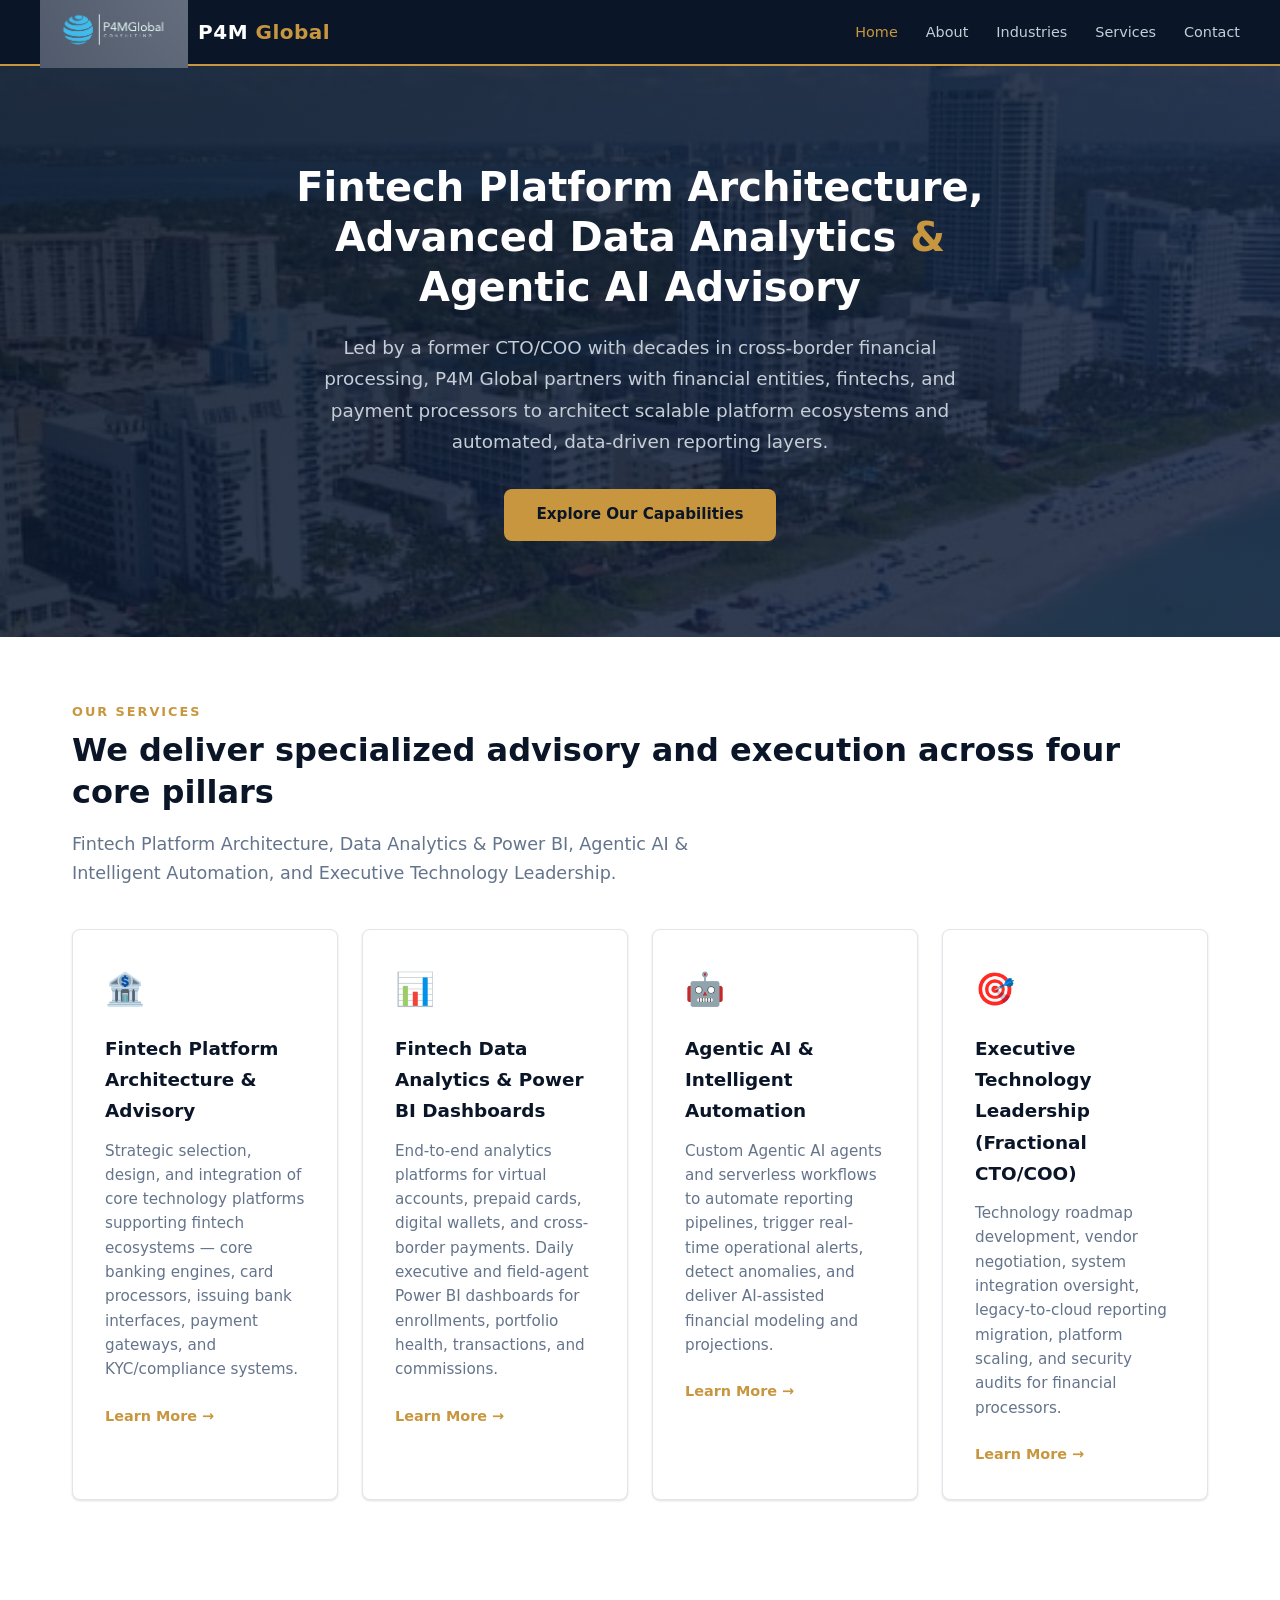
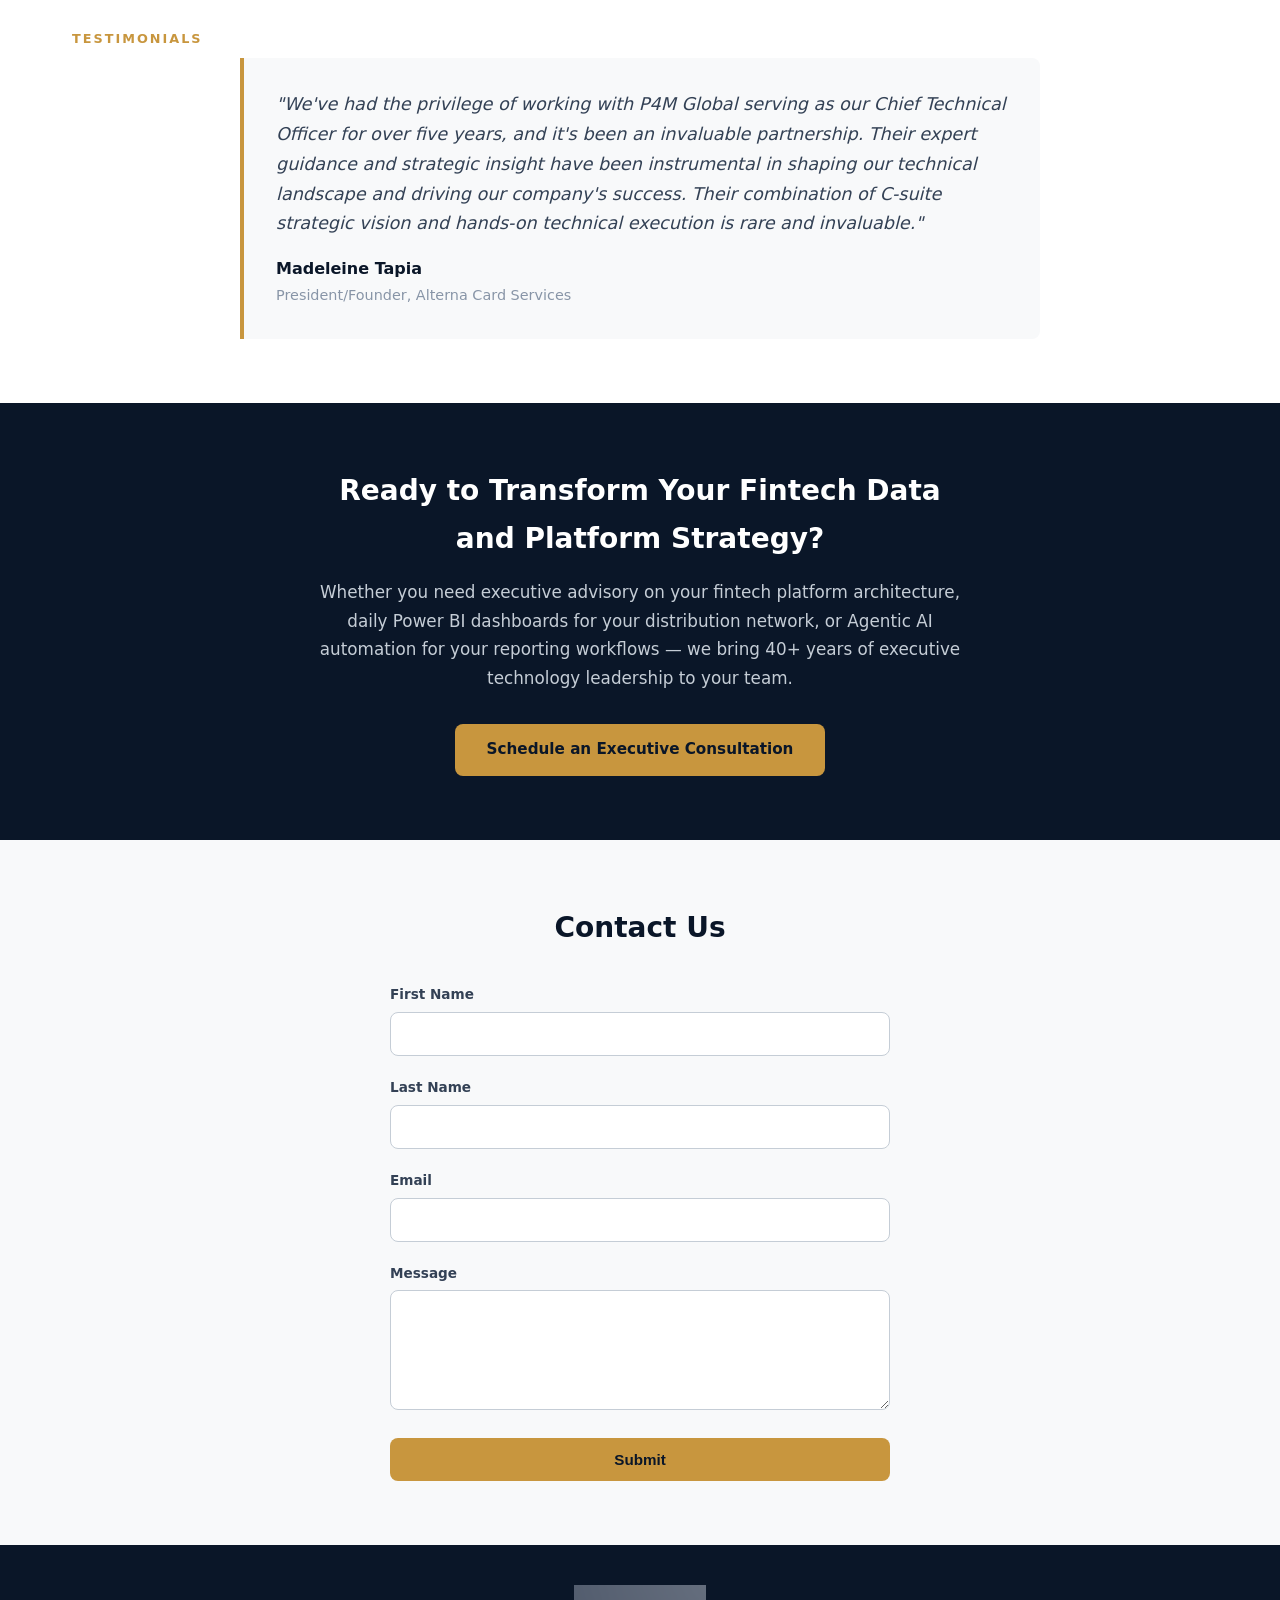
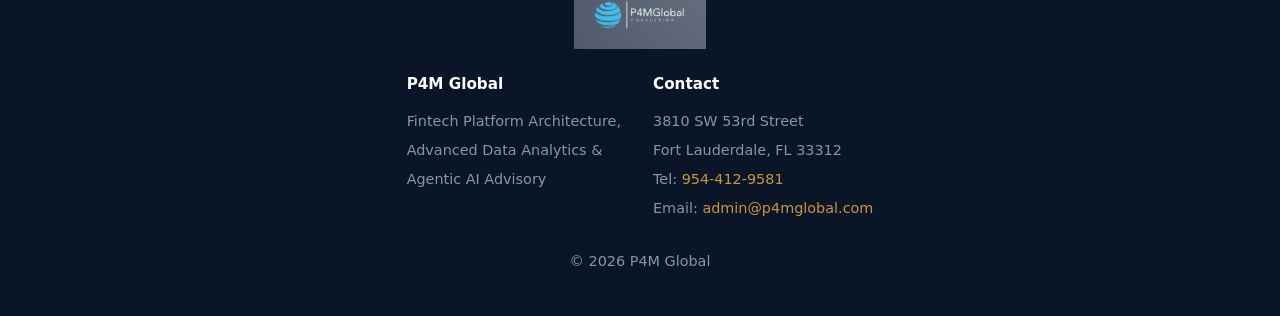
==== index.html @ 686a76b1 "Initial commit: P4M Global static site — fintech data analytics, platform architecture, Agentic AI a" ====
<!DOCTYPE html>
<html lang="en">
<head>
  <meta charset="UTF-8">
  <meta name="viewport" content="width=device-width, initial-scale=1.0">
  <title>P4M Global | Fintech Data Analytics, Platform Architecture &amp; Agentic AI Advisory</title>
  <meta name="description" content="Led by a former CTO/COO, P4M Global provides fintech platform architecture advisory, Power BI dashboards for financial entities, and Agentic AI automation. Based in Fort Lauderdale, FL.">
  <link rel="stylesheet" href="style.css">
</head>
<body>

<nav>
  <div class="nav-inner">
    <a href="/" class="nav-brand">
          <img src="images/logo.png" alt="P4M Global" class="nav-logo">
          <span class="nav-brand-text">P4M<span> Global</span></span>
        </a>
    <button class="menu-toggle" onclick="document.querySelector('.nav-links').classList.toggle('open')">☰</button>
    <div class="nav-links">
      <a href="/" class="active">Home</a>
      <a href="/about-us">About</a>
      <a href="/industries">Industries</a>
      <a href="#services">Services</a>
      <a href="#contact">Contact</a>
    </div>
  </div>
</nav>

<header class="hero">
  <div class="hero-inner">
    <h1>Fintech Platform Architecture,<br>Advanced Data Analytics <span>&amp;</span><br>Agentic AI Advisory</h1>
    <p>Led by a former CTO/COO with decades in cross-border financial processing, P4M Global partners with financial entities, fintechs, and payment processors to architect scalable platform ecosystems and automated, data-driven reporting layers.</p>
    <a href="#services" class="btn">Explore Our Capabilities</a>
  </div>
</header>

<section id="services" class="section">
  <div class="section-label">Our Services</div>
  <h2 class="section-title">We deliver specialized advisory and execution across four core pillars</h2>
  <p class="section-subtitle">Fintech Platform Architecture, Data Analytics &amp; Power BI, Agentic AI &amp; Intelligent Automation, and Executive Technology Leadership.</p>

  <div class="cards">
    <div class="card">
      <div class="card-icon">🏦</div>
      <h3>Fintech Platform Architecture &amp; Advisory</h3>
      <p>Strategic selection, design, and integration of core technology platforms supporting fintech ecosystems — core banking engines, card processors, issuing bank interfaces, payment gateways, and KYC/compliance systems.</p>
      <a href="/fintech-platform-advisory" class="btn-sm">Learn More →</a>
    </div>
    <div class="card">
      <div class="card-icon">📊</div>
      <h3>Fintech Data Analytics &amp; Power BI Dashboards</h3>
      <p>End-to-end analytics platforms for virtual accounts, prepaid cards, digital wallets, and cross-border payments. Daily executive and field-agent Power BI dashboards for enrollments, portfolio health, transactions, and commissions.</p>
      <a href="/data-analytics" class="btn-sm">Learn More →</a>
    </div>
    <div class="card">
      <div class="card-icon">🤖</div>
      <h3>Agentic AI &amp; Intelligent Automation</h3>
      <p>Custom Agentic AI agents and serverless workflows to automate reporting pipelines, trigger real-time operational alerts, detect anomalies, and deliver AI-assisted financial modeling and projections.</p>
      <a href="/agentic-ai-automation" class="btn-sm">Learn More →</a>
    </div>
    <div class="card">
      <div class="card-icon">🎯</div>
      <h3>Executive Technology Leadership (Fractional CTO/COO)</h3>
      <p>Technology roadmap development, vendor negotiation, system integration oversight, legacy-to-cloud reporting migration, platform scaling, and security audits for financial processors.</p>
      <a href="/executive-leadership" class="btn-sm">Learn More →</a>
    </div>
  </div>
</section>

<section class="section">
  <div class="section-label">Testimonials</div>
  <div class="testimonial">
    <p>"We've had the privilege of working with P4M Global serving as our Chief Technical Officer for over five years, and it's been an invaluable partnership. Their expert guidance and strategic insight have been instrumental in shaping our technical landscape and driving our company's success. Their combination of C-suite strategic vision and hands-on technical execution is rare and invaluable."</p>
    <div class="author">Madeleine Tapia</div>
    <div class="role">President/Founder, Alterna Card Services</div>
  </div>
</section>

<section class="cta">
  <div class="cta-inner">
    <h2>Ready to Transform Your Fintech Data and Platform Strategy?</h2>
    <p>Whether you need executive advisory on your fintech platform architecture, daily Power BI dashboards for your distribution network, or Agentic AI automation for your reporting workflows — we bring 40+ years of executive technology leadership to your team.</p>
    <a href="#contact" class="btn">Schedule an Executive Consultation</a>
  </div>
</section>

<section id="contact" class="contact">
  <div class="contact-inner">
    <h2>Contact Us</h2>
    <form action="https://formspree.io/f/CHANGEME" method="POST">
      <div class="form-group">
        <label for="first-name">First Name</label>
        <input type="text" id="first-name" name="first-name" required>
      </div>
      <div class="form-group">
        <label for="last-name">Last Name</label>
        <input type="text" id="last-name" name="last-name" required>
      </div>
      <div class="form-group">
        <label for="email">Email</label>
        <input type="email" id="email" name="email" required>
      </div>
      <div class="form-group">
        <label for="message">Message</label>
        <textarea id="message" name="message" required></textarea>
      </div>
      <!-- Change action URL above to your Formspree endpoint before deploying -->
      <button type="submit" class="btn">Submit</button>
    </form>
  </div>
</section>

<footer>
    <img src="images/logo.png" alt="P4M Global" class="footer-logo">
  <div class="footer-grid">
    <div class="footer-col">
      <h4>P4M Global</h4>
      <p>Fintech Platform Architecture,<br>Advanced Data Analytics &amp;<br>Agentic AI Advisory</p>
    </div>
    <div class="footer-col">
      <h4>Contact</h4>
      <p>3810 SW 53rd Street<br>Fort Lauderdale, FL 33312<br>
      Tel: <a href="tel:+19544129581">954-412-9581</a><br>
      Email: <a href="mailto:admin@p4mglobal.com">admin@p4mglobal.com</a></p>
    </div>
  </div>
  <p>&copy; 2026 P4M Global</p>
</footer>

</body>
</html>
---- style.css ----
/* P4M Global — Fintech Data Analytics, Platform Architecture & Agentic AI Advisory */

:root {
  --navy: #0a1628;
  --navy-light: #132240;
  --gold: #c8963e;
  --gold-light: #e0b868;
  --white: #ffffff;
  --gray-50: #f8f9fa;
  --gray-100: #f0f2f5;
  --gray-200: #e2e6ea;
  --gray-300: #c5cdd6;
  --gray-400: #8895a7;
  --gray-500: #64748b;
  --gray-700: #334155;
  --gray-900: #0f172a;
  --radius: 8px;
  --shadow: 0 1px 3px rgba(10, 22, 40, 0.08), 0 1px 2px rgba(10, 22, 40, 0.06);
  --shadow-lg: 0 4px 14px rgba(10, 22, 40, 0.12);
  --font: 'Segoe UI', system-ui, -apple-system, sans-serif;
}

*, *::before, *::after { box-sizing: border-box; margin: 0; padding: 0; }

html { scroll-behavior: smooth; }

body {
  font-family: var(--font);
  color: var(--gray-700);
  background: var(--white);
  line-height: 1.7;
  font-size: 16px;
}

/* ── Navigation ── */
nav {
  background: var(--navy);
  padding: 0 2rem;
  position: sticky;
  top: 0;
  z-index: 100;
  border-bottom: 2px solid var(--gold);
}
.nav-inner {
  max-width: 1200px;
  margin: 0 auto;
  display: flex;
  align-items: center;
  justify-content: space-between;
  height: 64px;
}
.nav-brand {
  display: flex;
  align-items: center;
  text-decoration: none;
  white-space: nowrap;
}
.nav-logo {
  height: 72px;
  width: auto;
}
.nav-brand-text {
  color: var(--white);
  font-size: 1.25rem;
  font-weight: 700;
  letter-spacing: 0.5px;
  margin-left: 0.65rem;
}
.nav-brand-text span { color: var(--gold); }
.nav-links { display: flex; gap: 1.75rem; align-items: center; }
.nav-links a {
  color: var(--gray-300);
  text-decoration: none;
  font-size: 0.9rem;
  font-weight: 500;
  transition: color 0.2s;
}
.nav-links a:hover, .nav-links a.active { color: var(--gold); }
.menu-toggle { display: none; background: none; border: none; color: var(--white); font-size: 1.5rem; cursor: pointer; }

/* ── Hero ── */
.hero {
  background: linear-gradient(135deg, rgba(10,22,40,0.88) 0%, rgba(19,34,64,0.85) 100%), url('images/hero-bg.jpg') center/cover no-repeat;
  color: var(--white);
  padding: 6rem 2rem;
  text-align: center;
  min-height: 480px;
  display: flex;
  align-items: center;
  justify-content: center;
}
.hero-inner { max-width: 800px; margin: 0 auto; }
.hero h1 {
  font-size: 2.5rem;
  font-weight: 800;
  line-height: 1.25;
  margin-bottom: 1.25rem;
}
.hero h1 span { color: var(--gold); }
.hero p {
  font-size: 1.15rem;
  color: var(--gray-300);
  max-width: 650px;
  margin: 0 auto 2rem;
  line-height: 1.7;
}
.hero .btn, .btn {
  display: inline-block;
  background: var(--gold);
  color: var(--navy);
  padding: 0.8rem 2rem;
  border-radius: var(--radius);
  text-decoration: none;
  font-weight: 700;
  font-size: 0.95rem;
  transition: background 0.2s;
  border: none;
  cursor: pointer;
}
.hero .btn:hover, .btn:hover { background: var(--gold-light); }
.btn-outline {
  background: transparent;
  border: 2px solid var(--gold);
  color: var(--gold);
}
.btn-outline:hover { background: var(--gold); color: var(--navy); }

/* ── Sections ── */
.section {
  padding: 4rem 2rem;
  max-width: 1200px;
  margin: 0 auto;
}
.section-narrow { max-width: 800px; }
.section-label {
  text-transform: uppercase;
  letter-spacing: 2px;
  font-size: 0.8rem;
  font-weight: 700;
  color: var(--gold);
  margin-bottom: 0.5rem;
}
.section-title {
  font-size: 2rem;
  font-weight: 800;
  color: var(--navy);
  margin-bottom: 1rem;
  line-height: 1.3;
}
.section-subtitle {
  font-size: 1.1rem;
  color: var(--gray-500);
  max-width: 650px;
  margin-bottom: 2.5rem;
}

/* ── Cards ── */
.cards { display: grid; grid-template-columns: repeat(auto-fit, minmax(260px, 1fr)); gap: 1.5rem; }
.card {
  background: var(--white);
  border: 1px solid var(--gray-200);
  border-radius: var(--radius);
  padding: 2rem;
  box-shadow: var(--shadow);
  transition: box-shadow 0.2s, transform 0.2s;
}
.card:hover { box-shadow: var(--shadow-lg); transform: translateY(-2px); }
.card-icon { font-size: 2rem; margin-bottom: 1rem; }
.card h3 { font-size: 1.15rem; font-weight: 700; color: var(--navy); margin-bottom: 0.75rem; }
.card p { color: var(--gray-500); font-size: 0.95rem; line-height: 1.6; margin-bottom: 1.25rem; }
.card .btn-sm {
  display: inline-block;
  color: var(--gold);
  font-weight: 700;
  font-size: 0.9rem;
  text-decoration: none;
  transition: color 0.2s;
}
.card .btn-sm:hover { color: var(--navy); }

/* ── Testimonials ── */
.testimonial {
  background: var(--gray-50);
  border-left: 4px solid var(--gold);
  padding: 2rem;
  max-width: 800px;
  margin: 0 auto;
  border-radius: 0 var(--radius) var(--radius) 0;
}
.testimonial p { font-style: italic; font-size: 1.1rem; color: var(--gray-700); margin-bottom: 1rem; }
.testimonial .author { font-weight: 700; color: var(--navy); }
.testimonial .role { color: var(--gray-400); font-size: 0.9rem; }

/* ── CTA ── */
.cta {
  background: var(--navy);
  color: var(--white);
  text-align: center;
  padding: 4rem 2rem;
}
.cta-inner { max-width: 650px; margin: 0 auto; }
.cta h2 { font-size: 1.75rem; font-weight: 800; margin-bottom: 1rem; }
.cta p { color: var(--gray-300); margin-bottom: 2rem; font-size: 1.05rem; line-height: 1.7; }
.cta .btn { margin: 0 0.5rem; }

/* ── Contact Form ── */
.contact {
  background: var(--gray-50);
  padding: 4rem 2rem;
}
.contact-inner { max-width: 500px; margin: 0 auto; }
.contact h2 { text-align: center; color: var(--navy); margin-bottom: 2rem; font-size: 1.75rem; }
.form-group { margin-bottom: 1.25rem; }
.form-group label {
  display: block;
  font-size: 0.85rem;
  font-weight: 600;
  color: var(--gray-700);
  margin-bottom: 0.35rem;
}
.form-group input, .form-group textarea {
  width: 100%;
  padding: 0.75rem;
  border: 1px solid var(--gray-300);
  border-radius: var(--radius);
  font-family: var(--font);
  font-size: 0.95rem;
  transition: border-color 0.2s;
}
.form-group input:focus, .form-group textarea:focus {
  outline: none;
  border-color: var(--gold);
}
.form-group textarea { min-height: 120px; resize: vertical; }
.contact .btn { width: 100%; }
.contact-compact { padding: 2.5rem 1.5rem; }
.contact-compact .contact-inner { max-width: 360px; }
.contact-compact h2 { font-size: 1.4rem; margin-bottom: 1.25rem; }
.contact-compact .form-group { margin-bottom: 0.85rem; }
.contact-compact textarea { min-height: 80px; }
.contact-compact .btn { padding: 0.6rem 1.5rem; font-size: 0.85rem; }

/* ── Footer ── */
footer {
  background: var(--navy);
  color: var(--gray-400);
  padding: 2.5rem 2rem;
  text-align: center;
  font-size: 0.9rem;
  line-height: 2;
}
footer a { color: var(--gold); text-decoration: none; }
footer a:hover { text-decoration: underline; }
.footer-logo {
  display: block;
  height: 64px;
  width: auto;
  margin: 0 auto 1.25rem;
}
.footer-grid {
  display: flex;
  flex-wrap: wrap;
  gap: 2rem;
  justify-content: center;
  margin-bottom: 1.5rem;
  max-width: 800px;
  margin-left: auto;
  margin-right: auto;
}
.footer-col { text-align: left; min-width: 180px; }
.footer-col h4 { color: var(--white); font-size: 0.95rem; margin-bottom: 0.5rem; }

/* ── Page Header ── */
.page-header {
  background: linear-gradient(135deg, rgba(10,22,40,0.92) 0%, rgba(19,34,64,0.88) 100%), url('images/hero-bg.jpg') center/cover no-repeat;
  color: var(--white);
  padding: 3.5rem 2rem;
  text-align: center;
}
.page-header h1 { font-size: 2rem; font-weight: 800; }

/* ── Content Pages ── */
.content-page { max-width: 800px; margin: 0 auto; padding: 3rem 2rem; }
.content-page h2 { color: var(--navy); font-size: 1.5rem; margin: 2rem 0 0.75rem; }
.content-page h2:first-of-type { margin-top: 0; }
.content-page p { margin-bottom: 1rem; color: var(--gray-700); line-height: 1.8; }
.content-page ul { margin: 0 0 1.5rem 1.25rem; }
.content-page li { margin-bottom: 0.5rem; color: var(--gray-700); line-height: 1.7; }
.content-page a { color: var(--gold); text-decoration: none; font-weight: 600; }
.content-page a:hover { text-decoration: underline; }
.back-link { display: inline-block; margin-bottom: 1.5rem; color: var(--gold); font-weight: 600; text-decoration: none; font-size: 0.9rem; }
.back-link:hover { text-decoration: underline; }

/* ── Industry Grid ── */
.industry-grid {
  display: grid;
  grid-template-columns: repeat(auto-fit, minmax(240px, 1fr));
  gap: 1.5rem;
  margin-top: 2rem;
}
.industry-card {
  background: var(--white);
  border: 1px solid var(--gray-200);
  border-radius: var(--radius);
  padding: 1.75rem;
  box-shadow: var(--shadow);
}
.industry-card h3 { color: var(--navy); font-size: 1.1rem; font-weight: 700; margin-bottom: 0.5rem; }
.industry-card p { color: var(--gray-500); font-size: 0.9rem; }

/* ── Responsive ── */
@media (max-width: 768px) {
  .nav-links { display: none; }
  .nav-links.open { display: flex; flex-direction: column; position: absolute; top: 64px; left: 0; right: 0; background: var(--navy); padding: 1rem 2rem; gap: 1rem; }
  .menu-toggle { display: block; }
  .hero h1 { font-size: 1.75rem; }
  .hero p { font-size: 1rem; }
  .section-title { font-size: 1.5rem; }
  .cards { grid-template-columns: 1fr; }
  .footer-grid { flex-direction: column; align-items: center; }
  .footer-col { text-align: center; }
  .cta .btn { display: block; margin: 0.5rem 0; }
}
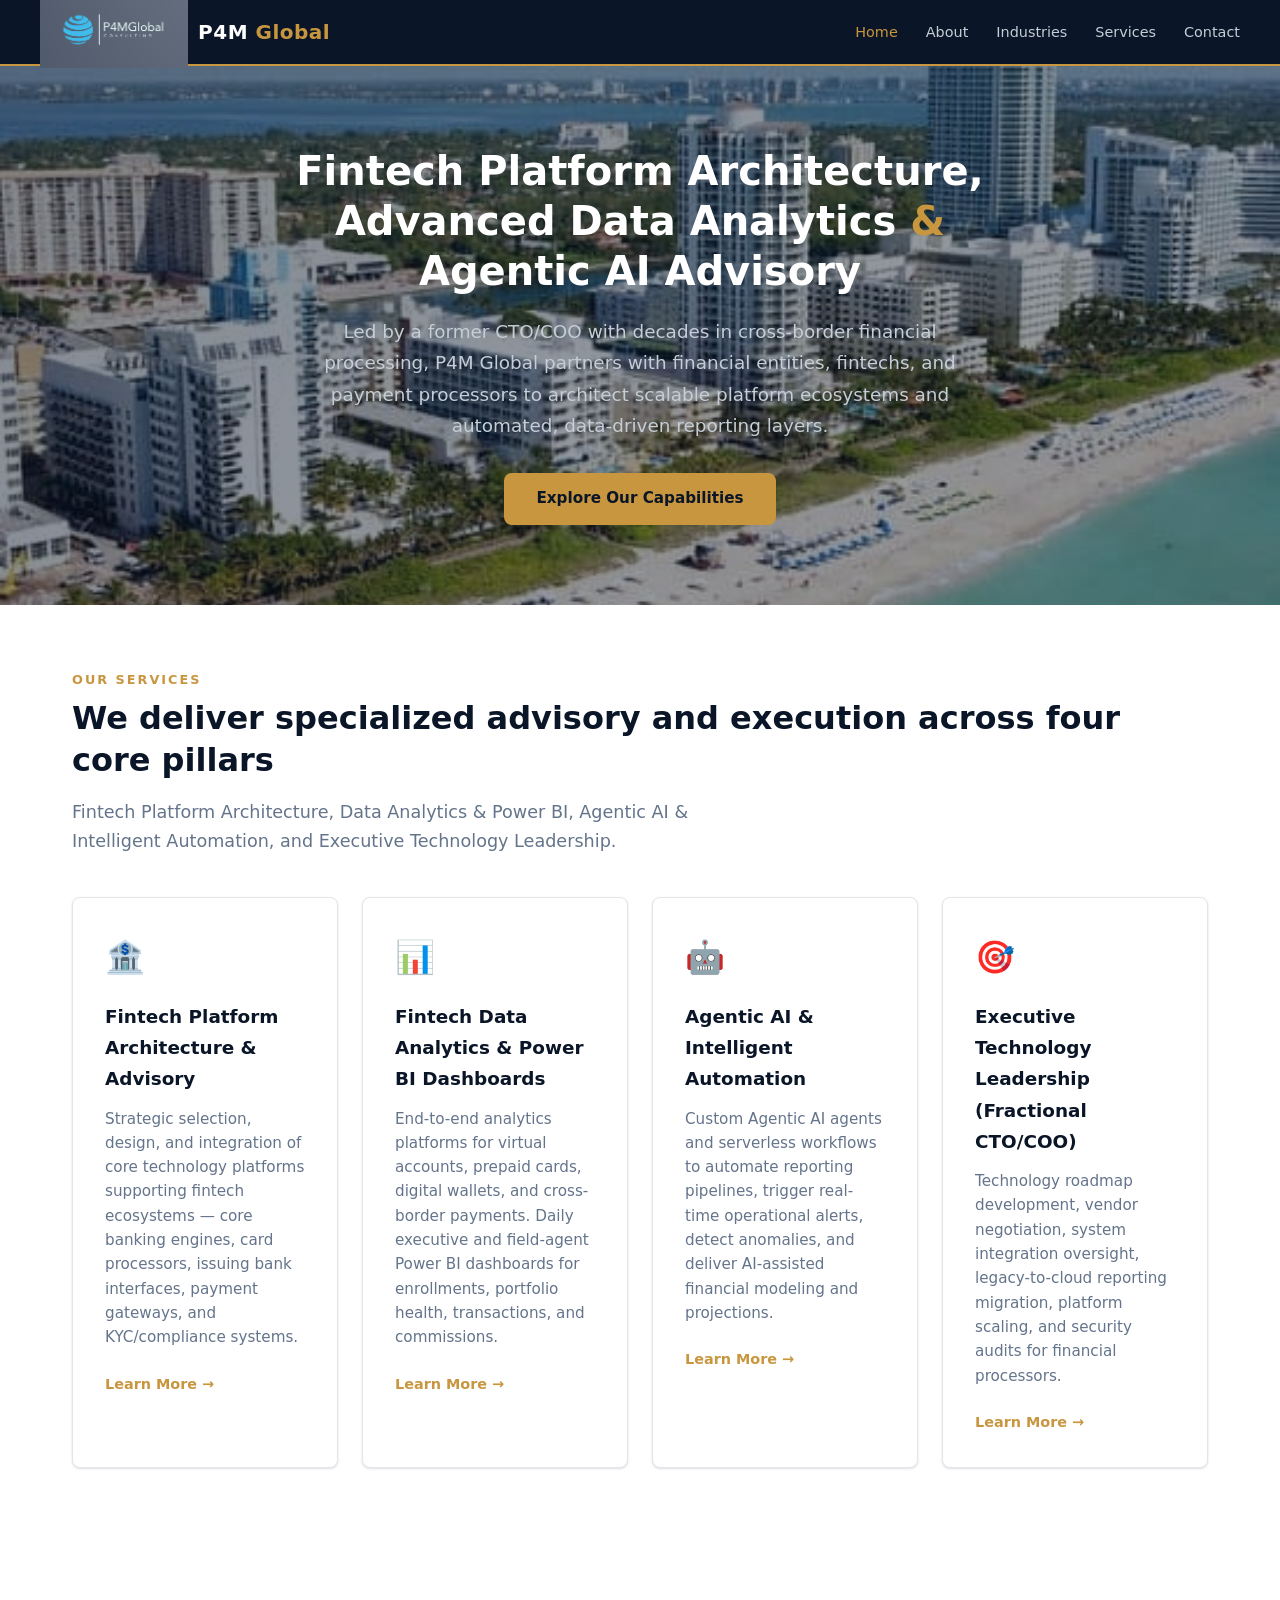
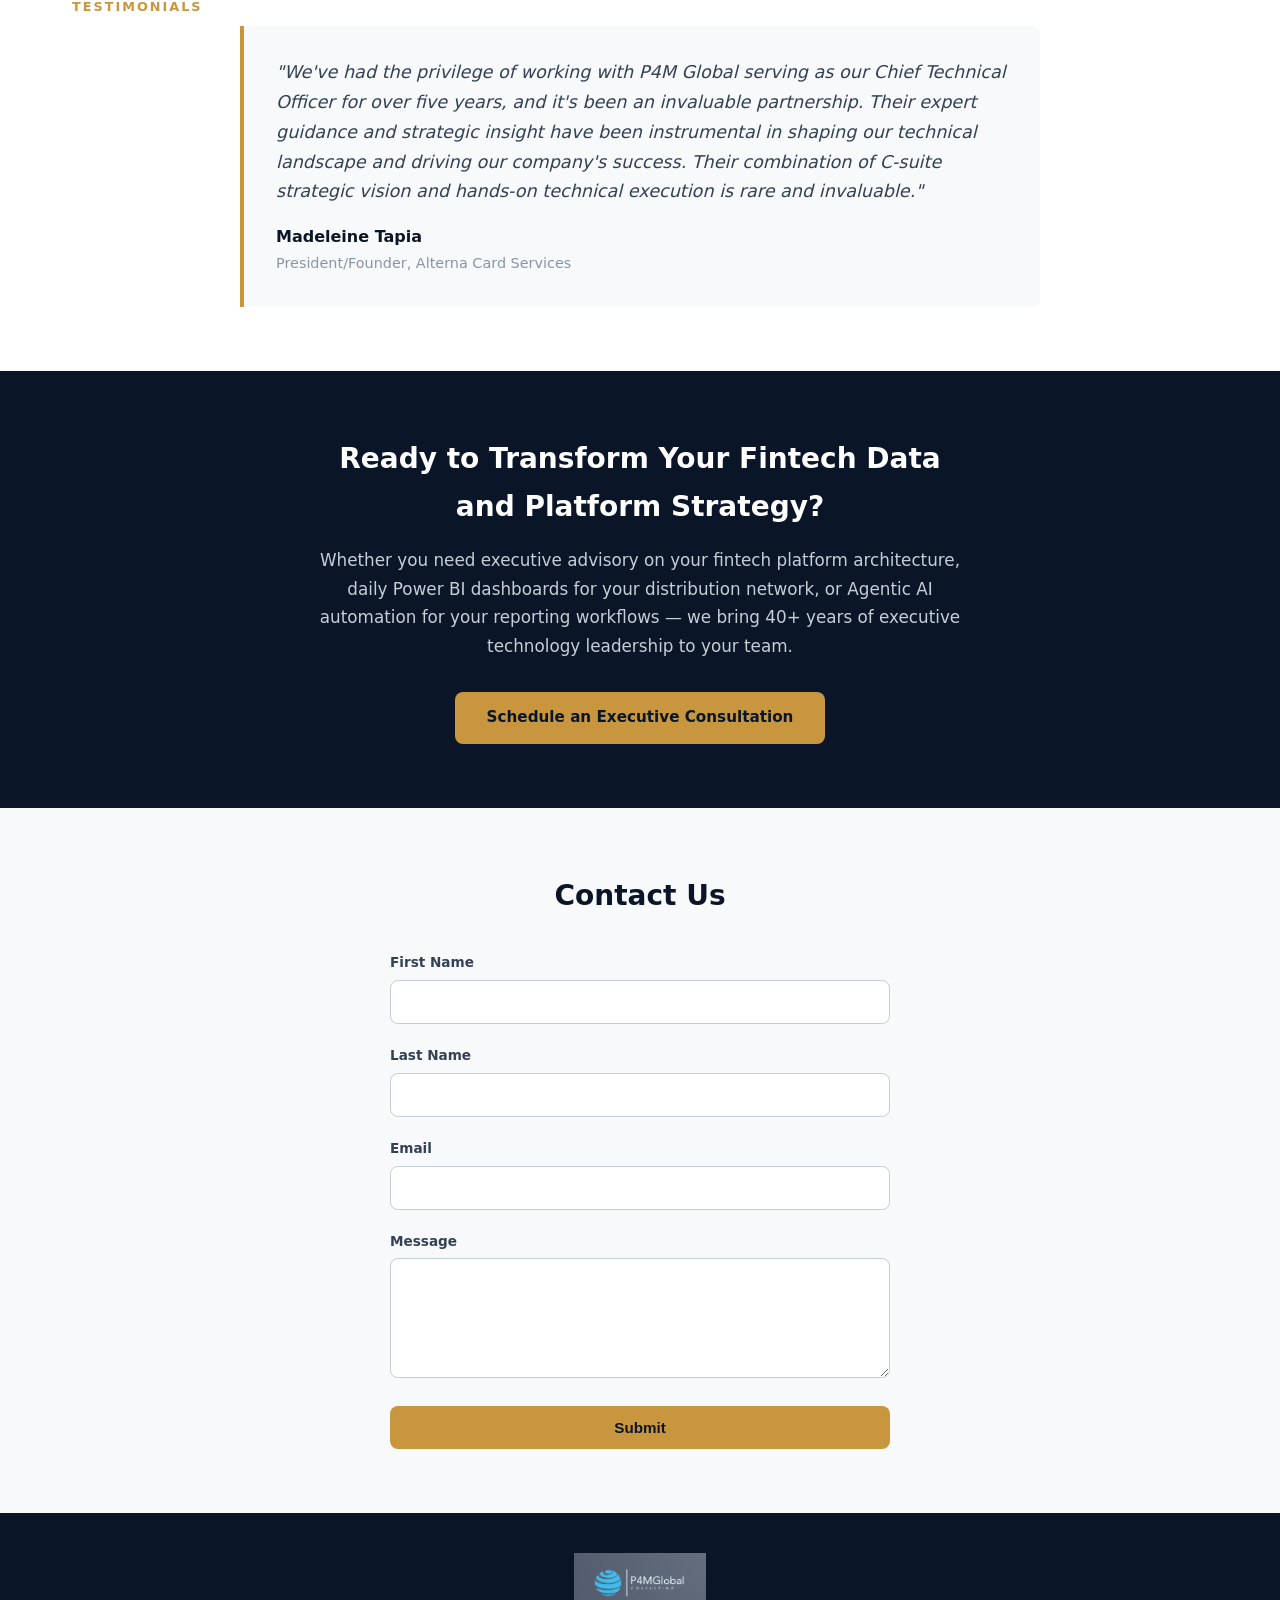
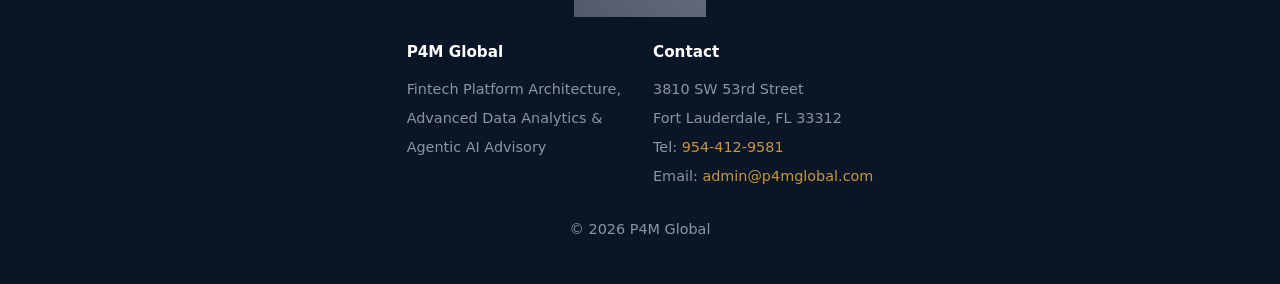
==== commit fc7b5e0e: "Install Vercel Web Analytics Integration Vercel Web Analytics Implementation =======================" ====
--- a/index.html
+++ b/index.html
@@ -6,6 +6,7 @@
   <title>P4M Global | Fintech Data Analytics, Platform Architecture &amp; Agentic AI Advisory</title>
   <meta name="description" content="Led by a former CTO/COO, P4M Global provides fintech platform architecture advisory, Power BI dashboards for financial entities, and Agentic AI automation. Based in Fort Lauderdale, FL.">
   <link rel="stylesheet" href="style.css">
+  <script defer src="https://cdn.vercel-insights.com/v1/script.js"></script>
 </head>
 <body>
 
@@ -87,7 +88,7 @@
 <section id="contact" class="contact">
   <div class="contact-inner">
     <h2>Contact Us</h2>
-    <form action="https://formspree.io/f/CHANGEME" method="POST">
+    <form action="https://formspree.io/f/xoearlle" method="POST">
       <div class="form-group">
         <label for="first-name">First Name</label>
         <input type="text" id="first-name" name="first-name" required>
--- a/style.css
+++ b/style.css
@@ -80,11 +80,11 @@
 
 /* ── Hero ── */
 .hero {
-  background: linear-gradient(135deg, rgba(10,22,40,0.88) 0%, rgba(19,34,64,0.85) 100%), url('images/hero-bg.jpg') center/cover no-repeat;
+  background: linear-gradient(135deg, rgba(10,22,40,0.50) 0%, rgba(10,22,40,0.40) 100%), url('images/hero-bg.jpg') center 65%/cover no-repeat;
   color: var(--white);
-  padding: 6rem 2rem;
+  padding: 5rem 2rem;
   text-align: center;
-  min-height: 480px;
+  min-height: 420px;
   display: flex;
   align-items: center;
   justify-content: center;
